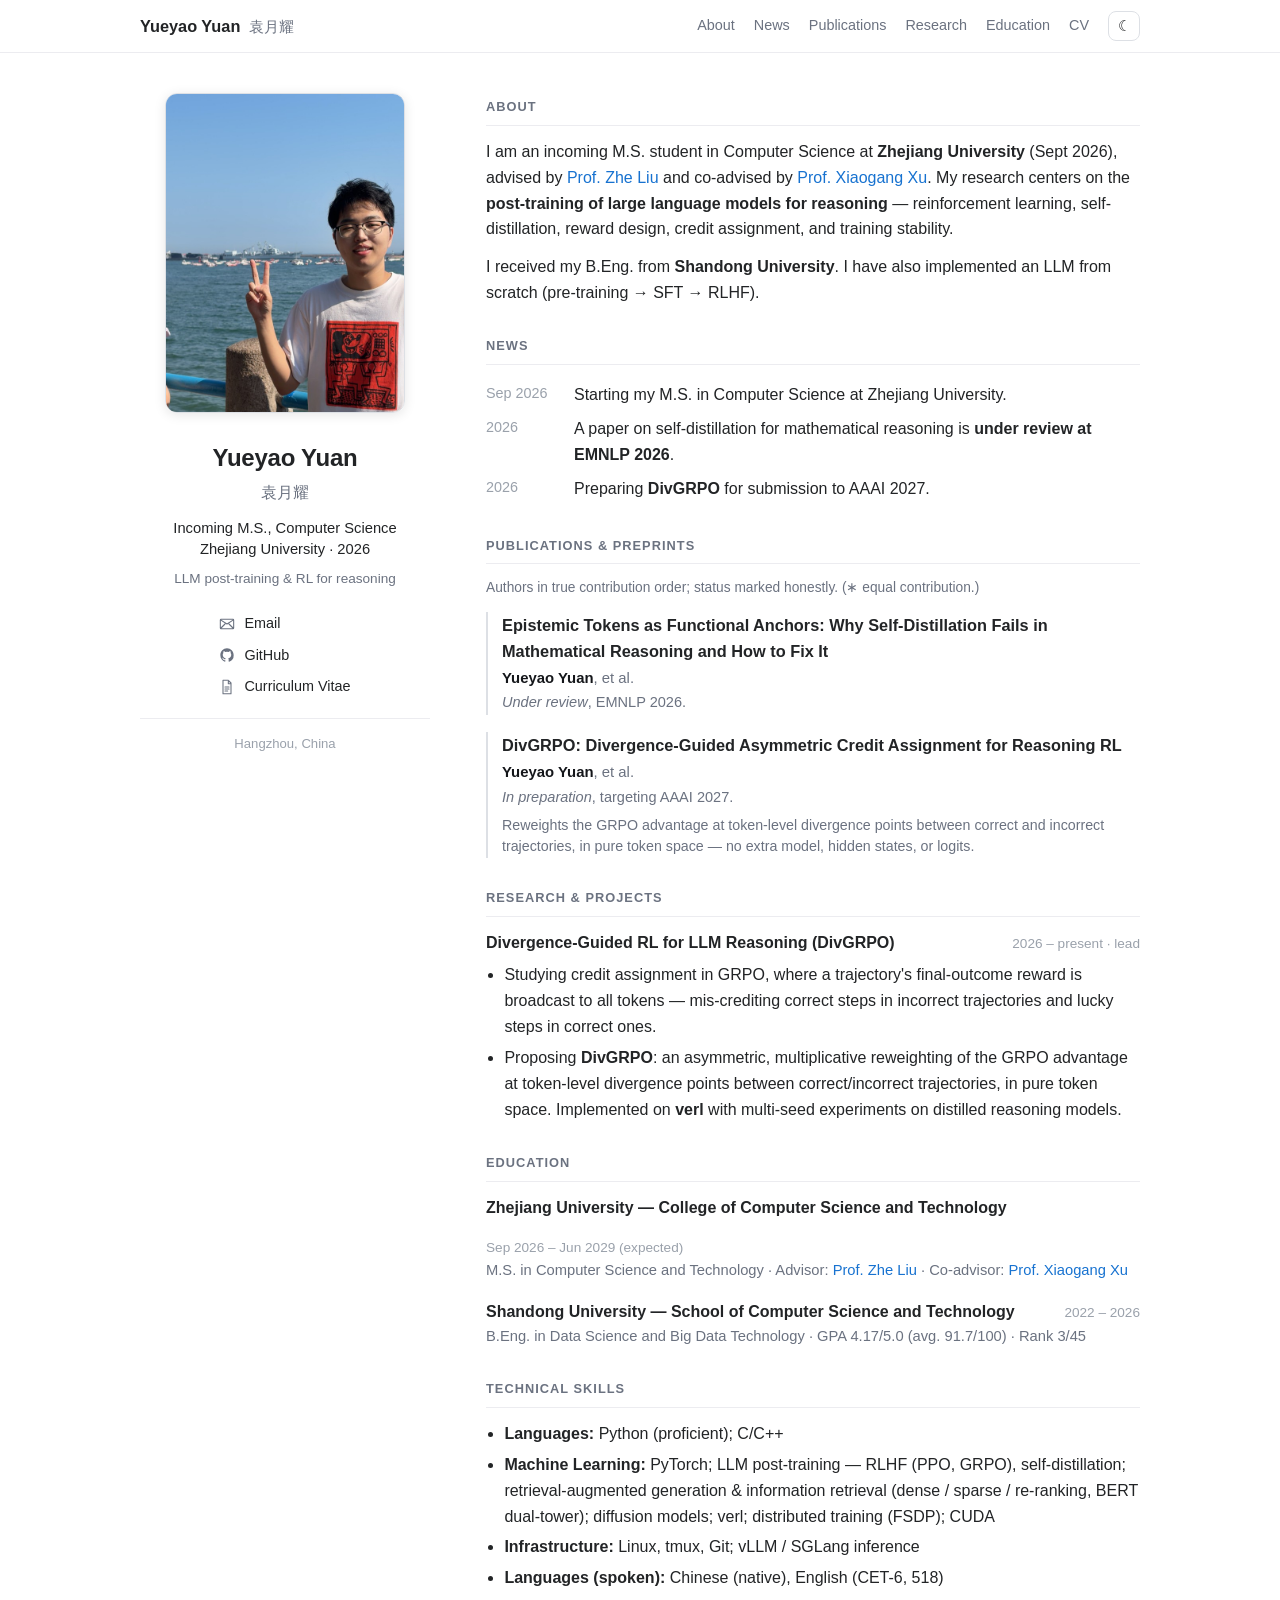
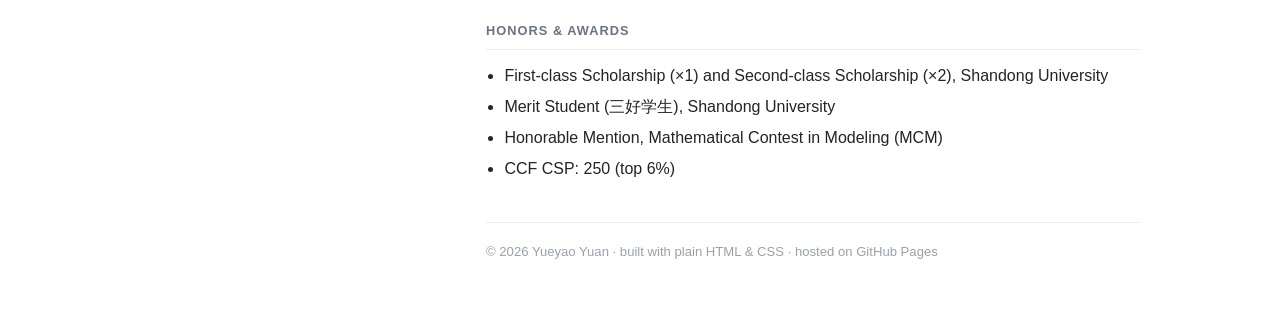
==== index.html @ 198d2f1a "Remove undergrad projects (tool-retrieval, Jinan, diffusion) from homepage + matching About clause" ====
<!DOCTYPE html>
<!--
  ============================================================================
  Real content filled (name, advisors, SDU education, publications, projects,
  honors, email, CET-6). STILL TO ADD when available:
    - a real headshot  -> assets/avatar.jpg, then set the sidebar <img> src
    - Google Scholar + X/Twitter links (sidebar contact list)
    - the EMNLP paper's real title/authors (currently withheld for double-blind)
    - confirm: undergrad years (2022–2026), email (SDU vs forthcoming ZJU)
  Mainstream academic layout: sticky top nav + two-column (academicpages style),
  sticky left sidebar + scrolling content. Visit ?edit to highlight any .ph spans.
  ============================================================================
-->
<html lang="en">
<head>
  <meta charset="utf-8" />
  <meta name="viewport" content="width=device-width, initial-scale=1" />
  <title>Yueyao Yuan</title>
  <meta name="description" content="Yueyao Yuan — incoming M.S. in Computer Science at Zhejiang University. LLM post-training and reinforcement learning for reasoning." />
  <meta property="og:type" content="website" />
  <meta property="og:title" content="Yueyao Yuan" />
  <meta property="og:description" content="LLM post-training & reinforcement learning for reasoning. M.S. CS, Zhejiang University." />
  <link rel="icon" href="data:image/svg+xml,<svg xmlns='http://www.w3.org/2000/svg' viewBox='0 0 100 100'><text y='.9em' font-size='90'>🧠</text></svg>" />
  <link rel="stylesheet" href="style.css" />
</head>
<body id="top">

  <!-- ===================== TOP NAV ===================== -->
  <header class="topnav">
    <div class="topnav__inner">
      <a class="topnav__brand" href="#top">Yueyao&nbsp;Yuan <span class="topnav__brandzh">袁月耀</span></a>
      <nav class="topnav__links">
        <a href="#about">About</a>
        <a href="#news">News</a>
        <a href="#publications">Publications</a>
        <a href="#research">Research</a>
        <a href="#education">Education</a>
        <a href="assets/cv.pdf">CV</a>
        <button id="themeToggle" class="theme-toggle" aria-label="Toggle dark mode" title="Toggle theme">☾</button>
      </nav>
    </div>
  </header>

  <div class="layout">

    <!-- ===================== LEFT SIDEBAR ===================== -->
    <aside class="sidebar">
      <img class="sidebar__photo" src="assets/avatar.jpg" alt="Portrait of Yueyao Yuan" />
      <h1 class="sidebar__name">Yueyao Yuan</h1>
      <div class="sidebar__zh">袁月耀</div>
      <p class="sidebar__role">Incoming M.S., Computer Science<br />Zhejiang University · 2026</p>
      <p class="sidebar__tag">LLM post-training &amp; RL for reasoning</p>

      <ul class="contact">
        <li>
          <svg viewBox="0 0 24 24" aria-hidden="true"><path d="M3 5h18a1 1 0 0 1 1 1v12a1 1 0 0 1-1 1H3a1 1 0 0 1-1-1V6a1 1 0 0 1 1-1zm9 7L3.5 6.5M12 12l8.5-5.5M3 18l6-6m12 6l-6-6" fill="none" stroke="currentColor" stroke-width="1.6" stroke-linecap="round" stroke-linejoin="round"/></svg>
          <a href="mailto:yuanyueyao6@gmail.com">Email</a>
        </li>
        <li>
          <svg viewBox="0 0 24 24" aria-hidden="true"><path d="M12 2C6.48 2 2 6.58 2 12.25c0 4.53 2.87 8.37 6.84 9.73.5.1.68-.22.68-.49 0-.24-.01-.87-.01-1.71-2.78.62-3.37-1.37-3.37-1.37-.46-1.18-1.11-1.5-1.11-1.5-.91-.64.07-.62.07-.62 1 .07 1.53 1.06 1.53 1.06.89 1.56 2.34 1.11 2.91.85.09-.66.35-1.11.63-1.37-2.22-.26-4.56-1.14-4.56-5.06 0-1.12.39-2.03 1.03-2.75-.1-.26-.45-1.3.1-2.71 0 0 .84-.27 2.75 1.05a9.3 9.3 0 0 1 5 0c1.91-1.32 2.75-1.05 2.75-1.05.55 1.41.2 2.45.1 2.71.64.72 1.03 1.63 1.03 2.75 0 3.93-2.34 4.79-4.57 5.05.36.32.68.94.68 1.9 0 1.37-.01 2.47-.01 2.81 0 .27.18.6.69.49A10.02 10.02 0 0 0 22 12.25C22 6.58 17.52 2 12 2z" fill="currentColor"/></svg>
          <a href="https://github.com/yuanyueyao">GitHub</a>
        </li>
        <li>
          <svg viewBox="0 0 24 24" aria-hidden="true"><path d="M6 2h8l4 4v16H6V2zm8 1.5V7h3.5M9 12h6M9 15h6M9 18h4" fill="none" stroke="currentColor" stroke-width="1.6" stroke-linecap="round" stroke-linejoin="round"/></svg>
          <a href="assets/cv.pdf">Curriculum Vitae</a>
        </li>
        <!-- Add when available: Google Scholar, X/Twitter -->
      </ul>

      <p class="sidebar__loc">Hangzhou, China</p>
    </aside>

    <!-- ===================== RIGHT MAIN COLUMN ===================== -->
    <main class="main">

      <section id="about" class="sec sec--lead">
        <h2 class="sec__h">About</h2>
        <p>
          I am an incoming M.S. student in Computer Science at <strong>Zhejiang University</strong>
          (Sept&nbsp;2026), advised by
          <a href="https://scholar.google.com/citations?user=Em0jNiUAAAAJ&amp;hl=en">Prof.&nbsp;Zhe&nbsp;Liu</a>
          and co-advised by <a href="https://xuxiaogang.com/">Prof.&nbsp;Xiaogang&nbsp;Xu</a>. My research centers on the
          <strong>post-training of large language models for reasoning</strong> — reinforcement
          learning, self-distillation, reward design, credit assignment, and training stability.
        </p>
        <p>
          I received my B.Eng. from <strong>Shandong University</strong>. I have also implemented
          an LLM from scratch (pre-training&nbsp;→&nbsp;SFT&nbsp;→&nbsp;RLHF).
        </p>
      </section>

      <section id="news" class="sec">
        <h2 class="sec__h">News</h2>
        <ul class="news">
          <li><span class="news__d">Sep 2026</span><span>Starting my M.S. in Computer Science at Zhejiang University.</span></li>
          <li><span class="news__d">2026</span><span>A paper on self-distillation for mathematical reasoning is <strong>under review at EMNLP 2026</strong>.</span></li>
          <li><span class="news__d">2026</span><span>Preparing <strong>DivGRPO</strong> for submission to AAAI 2027.</span></li>
        </ul>
      </section>

      <section id="publications" class="sec">
        <h2 class="sec__h">Publications &amp; Preprints</h2>
        <p class="muted small">Authors in true contribution order; status marked honestly. <span class="ph">(∗ equal contribution.)</span></p>

        <div class="pub">
          <div class="pub__t">Epistemic Tokens as Functional Anchors: Why Self-Distillation Fails in Mathematical Reasoning and How to Fix It</div>
          <div class="pub__a"><span class="me">Yueyao Yuan</span>, et al.</div>
          <div class="pub__v"><em>Under review</em>, EMNLP 2026.</div>
        </div>

        <div class="pub">
          <div class="pub__t">DivGRPO: Divergence-Guided Asymmetric Credit Assignment for Reasoning RL</div>
          <div class="pub__a"><span class="me">Yueyao Yuan</span>, et al.</div>
          <div class="pub__v"><em>In preparation</em>, targeting AAAI 2027.</div>
          <div class="pub__n">Reweights the GRPO advantage at token-level divergence points between correct and incorrect trajectories, in pure token space — no extra model, hidden states, or logits.</div>
        </div>
      </section>

      <section id="research" class="sec">
        <h2 class="sec__h">Research &amp; Projects</h2>

        <div class="proj">
          <div class="proj__head"><span class="proj__t">Divergence-Guided RL for LLM Reasoning (DivGRPO)</span><span class="proj__d">2026 – present · lead</span></div>
          <ul class="proj__p">
            <li>Studying credit assignment in GRPO, where a trajectory's final-outcome reward is broadcast to all tokens — mis-crediting correct steps in incorrect trajectories and lucky steps in correct ones.</li>
            <li>Proposing <strong>DivGRPO</strong>: an asymmetric, multiplicative reweighting of the GRPO advantage at token-level divergence points between correct/incorrect trajectories, in pure token space. Implemented on <strong>verl</strong> with multi-seed experiments on distilled reasoning models.</li>
          </ul>
        </div>
      </section>

      <section id="education" class="sec">
        <h2 class="sec__h">Education</h2>
        <div class="proj">
          <div class="proj__head"><span class="proj__t">Zhejiang University — College of Computer Science and Technology</span><span class="proj__d">Sep 2026 – Jun 2029 (expected)</span></div>
          <p class="proj__s">M.S. in Computer Science and Technology · Advisor: <a href="https://scholar.google.com/citations?user=Em0jNiUAAAAJ&amp;hl=en">Prof. Zhe Liu</a> · Co-advisor: <a href="https://xuxiaogang.com/">Prof. Xiaogang Xu</a></p>
        </div>
        <div class="proj">
          <div class="proj__head"><span class="proj__t">Shandong University — School of Computer Science and Technology</span><span class="proj__d">2022 – 2026</span></div>
          <p class="proj__s">B.Eng. in Data Science and Big Data Technology · GPA 4.17/5.0 (avg. 91.7/100) · Rank 3/45</p>
        </div>
      </section>

      <section id="skills" class="sec">
        <h2 class="sec__h">Technical Skills</h2>
        <ul class="skills">
          <li><strong>Languages:</strong> Python (proficient); C/C++</li>
          <li><strong>Machine Learning:</strong> PyTorch; LLM post-training — RLHF (PPO, GRPO), self-distillation; retrieval-augmented generation &amp; information retrieval (dense / sparse / re-ranking, BERT dual-tower); diffusion models; verl; distributed training (FSDP); CUDA</li>
          <li><strong>Infrastructure:</strong> Linux, tmux, Git; vLLM / SGLang inference</li>
          <li><strong>Languages (spoken):</strong> Chinese (native), English (CET-6, 518)</li>
        </ul>
      </section>

      <section id="honors" class="sec">
        <h2 class="sec__h">Honors &amp; Awards</h2>
        <ul class="skills">
          <li>First-class Scholarship (×1) and Second-class Scholarship (×2), Shandong University</li>
          <li>Merit Student (三好学生), Shandong University</li>
          <li>Honorable Mention, Mathematical Contest in Modeling (MCM)</li>
          <li>CCF CSP: 250 (top 6%)</li>
        </ul>
      </section>

      <footer class="foot">
        <p>© <span id="year"></span> Yueyao Yuan · built with plain HTML &amp; CSS · hosted on GitHub Pages</p>
      </footer>

    </main>
  </div>

  <script>
    document.getElementById('year').textContent = new Date().getFullYear();
    if (location.search.indexOf('edit') !== -1) document.body.classList.add('editmode');
    (function () {
      const root = document.documentElement, btn = document.getElementById('themeToggle');
      const saved = localStorage.getItem('theme');
      const initial = saved || (window.matchMedia('(prefers-color-scheme: dark)').matches ? 'dark' : 'light');
      root.setAttribute('data-theme', initial);
      btn.textContent = initial === 'dark' ? '☀' : '☾';
      btn.addEventListener('click', function () {
        const next = root.getAttribute('data-theme') === 'dark' ? 'light' : 'dark';
        root.setAttribute('data-theme', next);
        btn.textContent = next === 'dark' ? '☀' : '☾';
        localStorage.setItem('theme', next);
      });
    })();
  </script>
</body>
</html>
---- style.css ----
/* ============================================================
   Academic homepage — two-column desktop layout (academicpages style):
   sticky left sidebar (photo + identity + contact) + scrolling content.
   Collapses to single column on narrow screens.
   Sans-serif system font, white bg, blue links. Light + dark theme.
   ============================================================ */

:root {
  --bg: #ffffff;
  --sidebar-bg: #fafbfc;
  --text: #222426;
  --muted: #6b7280;
  --faint: #9aa1ab;
  --link: #1772d0;
  --link-hover: #0d4f96;
  --rule: #ececf0;
  --rule-strong: #dde0e5;
  --me: #14161a;
  --ph: #b0464a;
  --sidebar-w: 290px;
  --maxw: 1080px;
  --sans: -apple-system, BlinkMacSystemFont, "Segoe UI", Roboto, "Helvetica Neue", Helvetica, Arial, "PingFang SC", "Microsoft YaHei", sans-serif;
}

[data-theme="dark"] {
  --bg: #16181c;
  --sidebar-bg: #1b1e23;
  --text: #dde0e4;
  --muted: #9aa0a8;
  --faint: #6f757d;
  --link: #6ea8e6;
  --link-hover: #97c2f0;
  --rule: #262a30;
  --rule-strong: #333841;
  --me: #f0f2f4;
}

* { box-sizing: border-box; }
html { scroll-behavior: smooth; }

body {
  margin: 0;
  background: var(--bg);
  color: var(--text);
  font-family: var(--sans);
  font-size: 16px;
  line-height: 1.62;
  -webkit-font-smoothing: antialiased;
  text-rendering: optimizeLegibility;
}

a { color: var(--link); text-decoration: none; }
a:hover { color: var(--link-hover); text-decoration: underline; }

.muted { color: var(--muted); }
.small { font-size: 0.86em; }
.ph { color: inherit; }
.editmode .ph { color: var(--ph); border-bottom: 1px dotted var(--ph); }

/* ---------------- TOP NAV ---------------- */
.topnav {
  position: sticky; top: 0; z-index: 20;
  background: color-mix(in srgb, var(--bg) 86%, transparent);
  backdrop-filter: saturate(180%) blur(10px);
  -webkit-backdrop-filter: saturate(180%) blur(10px);
  border-bottom: 1px solid var(--rule);
}
.topnav__inner {
  max-width: var(--maxw); margin: 0 auto;
  display: flex; align-items: center; justify-content: space-between;
  padding: 11px 40px; gap: 18px;
}
.topnav__brand { color: var(--text); font-weight: 700; font-size: 1.02rem; white-space: nowrap; }
.topnav__brand:hover { text-decoration: none; }
.topnav__brandzh { color: var(--muted); font-weight: 500; font-size: 0.92rem; margin-left: 4px; }
.topnav__links { display: flex; align-items: center; gap: 19px; }
.topnav__links a { color: var(--muted); font-size: 0.9rem; }
.topnav__links a:hover { color: var(--link); text-decoration: none; }

/* ---------------- THEME TOGGLE (in nav) ---------------- */
.theme-toggle {
  width: 32px; height: 30px; cursor: pointer;
  border: 1px solid var(--rule-strong); border-radius: 8px;
  background: var(--bg); color: var(--text);
  font-size: 0.92rem; line-height: 1;
  display: inline-flex; align-items: center; justify-content: center;
}
.theme-toggle:hover { border-color: var(--link); }

/* ---------------- LAYOUT ---------------- */
.layout {
  max-width: var(--maxw);
  margin: 0 auto;
  display: grid;
  grid-template-columns: var(--sidebar-w) 1fr;
  gap: 56px;
  padding: 40px 40px 64px;
  align-items: start;
}

/* ---------------- SIDEBAR ---------------- */
.sidebar {
  position: sticky; top: 76px;
  text-align: center;
}
.sidebar__photo {
  width: 100%; max-width: 240px; height: auto; aspect-ratio: 3 / 4;
  object-fit: cover; border-radius: 12px;
  border: 1px solid var(--rule-strong); box-shadow: 0 2px 12px rgba(0,0,0,0.10);
  margin-bottom: 18px;
}
.sidebar__name { font-size: 1.5rem; font-weight: 700; margin: 0 0 2px; letter-spacing: -0.01em; }
.sidebar__zh { font-size: 1.0rem; color: var(--muted); margin-bottom: 12px; }
.sidebar__role { font-size: 0.92rem; color: var(--text); margin: 0 0 8px; line-height: 1.45; }
.sidebar__tag { font-size: 0.85rem; color: var(--muted); margin: 0 0 18px; }

.contact { list-style: none; padding: 0; margin: 0 0 16px; text-align: left; display: inline-block; }
.contact li { display: flex; align-items: center; gap: 9px; padding: 4px 0; font-size: 0.9rem; }
.contact svg { width: 16px; height: 16px; flex: 0 0 16px; color: var(--muted); }
.contact a { color: var(--text); }
.contact a:hover { color: var(--link); text-decoration: none; }

.sidebar__loc {
  font-size: 0.82rem; color: var(--faint); margin: 0;
  padding-top: 14px; border-top: 1px solid var(--rule);
}

/* ---------------- MAIN CONTENT ---------------- */
.main { min-width: 0; padding-top: 4px; }

.sec { margin: 0 0 30px; scroll-margin-top: 64px; }
.sec--lead .sec__h { margin-top: 0; }
.sec__h {
  font-size: 0.8rem; font-weight: 700; text-transform: uppercase; letter-spacing: 0.08em;
  color: var(--muted); margin: 0 0 13px; padding-bottom: 7px;
  border-bottom: 1px solid var(--rule);
}
.sec p { margin: 0 0 12px; }
.sec p:last-child { margin-bottom: 0; }

/* News */
.news { list-style: none; padding: 0; margin: 0; }
.news li { display: flex; gap: 14px; padding: 4px 0; }
.news__d { flex: 0 0 74px; color: var(--faint); font-variant-numeric: tabular-nums; font-size: 0.9em; }

/* Publications */
.pub { margin: 0 0 17px; padding-left: 14px; border-left: 2px solid var(--rule-strong); }
.pub:last-child { margin-bottom: 0; }
.pub__t { font-weight: 650; font-size: 1.02rem; }
.pub__a { font-size: 0.93rem; color: var(--muted); margin-top: 2px; }
.pub__a .me { color: var(--me); font-weight: 600; }
.pub__v { font-size: 0.91rem; color: var(--muted); margin-top: 1px; }
.pub__n { font-size: 0.89rem; color: var(--muted); margin-top: 6px; line-height: 1.5; }

/* Projects / Education */
.proj { margin: 0 0 17px; }
.proj:last-child { margin-bottom: 0; }
.proj__head { display: flex; justify-content: space-between; align-items: baseline; gap: 16px; flex-wrap: wrap; }
.proj__t { font-weight: 650; font-size: 1.0rem; }
.proj__d { font-size: 0.85rem; color: var(--faint); white-space: nowrap; }
.proj__s { font-size: 0.92rem; color: var(--muted); margin: 2px 0 0; }
.proj__p { margin: 7px 0 0; padding-left: 1.15em; }
.proj__p li { margin-bottom: 5px; }

/* Skills / Honors */
.skills { margin: 0; padding-left: 1.15em; }
.skills li { margin-bottom: 5px; }

code {
  font-family: "SFMono-Regular", Consolas, "Liberation Mono", Menlo, monospace;
  font-size: 0.85em; background: rgba(127,127,127,0.12); padding: 1px 5px; border-radius: 4px;
}

.foot { border-top: 1px solid var(--rule); margin-top: 40px; padding-top: 18px; color: var(--faint); font-size: 0.82rem; }
.foot p { margin: 0; }

/* ---------------- RESPONSIVE: collapse to single column ---------------- */
@media (max-width: 820px) {
  .topnav__inner { padding: 10px 22px; }
  .topnav__links { gap: 14px; }
  .layout { grid-template-columns: 1fr; gap: 30px; padding: 30px 22px 48px; }
  .sidebar { position: static; text-align: center; padding-bottom: 24px; border-bottom: 1px solid var(--rule); }
  .sidebar__photo { max-width: 168px; }
  .contact { display: inline-flex; flex-wrap: wrap; gap: 6px 18px; justify-content: center; }
  .contact li { padding: 2px 0; }
}

/* hide section nav links on phones; keep brand + CV + theme toggle */
@media (max-width: 560px) {
  .topnav__links a[href^="#"] { display: none; }
  .topnav__brandzh { display: none; }
}
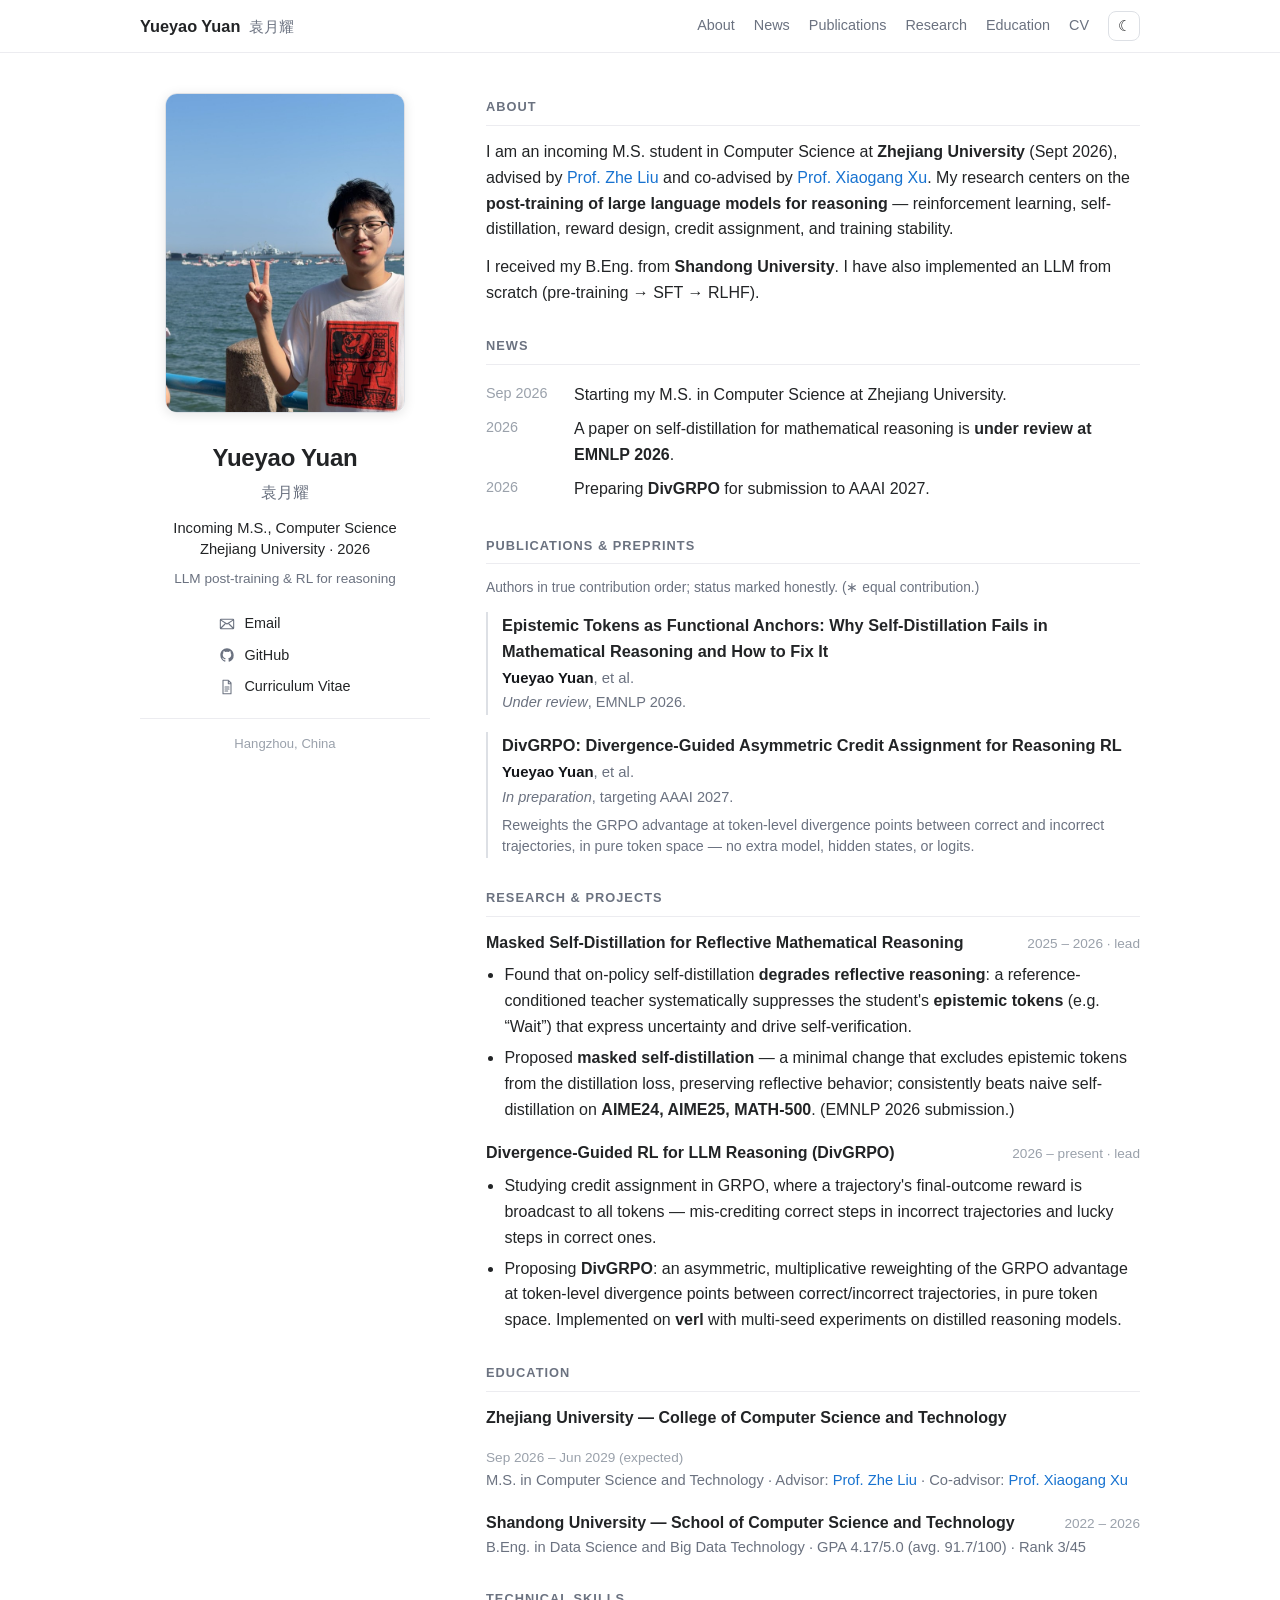
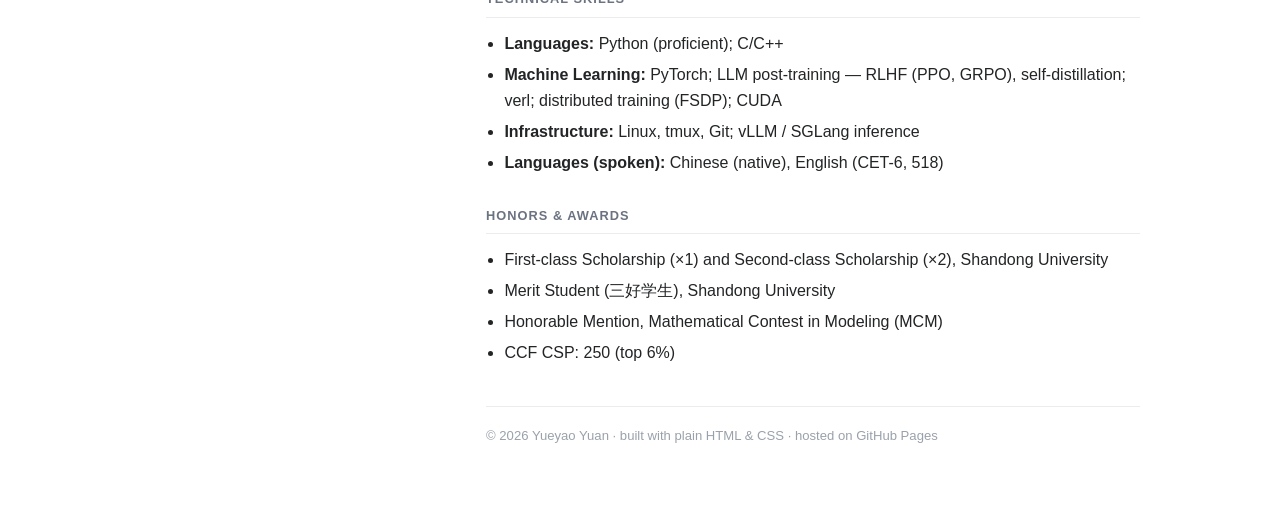
==== commit 8ab1203c: "Add Masked Self-Distillation (EMNLP) research entry; trim skills to LLM post-training/RL focus" ====
--- a/index.html
+++ b/index.html
@@ -120,6 +120,14 @@
         <h2 class="sec__h">Research &amp; Projects</h2>
 
         <div class="proj">
+          <div class="proj__head"><span class="proj__t">Masked Self-Distillation for Reflective Mathematical Reasoning</span><span class="proj__d">2025 – 2026 · lead</span></div>
+          <ul class="proj__p">
+            <li>Found that on-policy self-distillation <strong>degrades reflective reasoning</strong>: a reference-conditioned teacher systematically suppresses the student's <strong>epistemic tokens</strong> (e.g. “Wait”) that express uncertainty and drive self-verification.</li>
+            <li>Proposed <strong>masked self-distillation</strong> — a minimal change that excludes epistemic tokens from the distillation loss, preserving reflective behavior; consistently beats naive self-distillation on <strong>AIME24, AIME25, MATH-500</strong>. (EMNLP 2026 submission.)</li>
+          </ul>
+        </div>
+
+        <div class="proj">
           <div class="proj__head"><span class="proj__t">Divergence-Guided RL for LLM Reasoning (DivGRPO)</span><span class="proj__d">2026 – present · lead</span></div>
           <ul class="proj__p">
             <li>Studying credit assignment in GRPO, where a trajectory's final-outcome reward is broadcast to all tokens — mis-crediting correct steps in incorrect trajectories and lucky steps in correct ones.</li>
@@ -144,7 +152,7 @@
         <h2 class="sec__h">Technical Skills</h2>
         <ul class="skills">
           <li><strong>Languages:</strong> Python (proficient); C/C++</li>
-          <li><strong>Machine Learning:</strong> PyTorch; LLM post-training — RLHF (PPO, GRPO), self-distillation; retrieval-augmented generation &amp; information retrieval (dense / sparse / re-ranking, BERT dual-tower); diffusion models; verl; distributed training (FSDP); CUDA</li>
+          <li><strong>Machine Learning:</strong> PyTorch; LLM post-training — RLHF (PPO, GRPO), self-distillation; verl; distributed training (FSDP); CUDA</li>
           <li><strong>Infrastructure:</strong> Linux, tmux, Git; vLLM / SGLang inference</li>
           <li><strong>Languages (spoken):</strong> Chinese (native), English (CET-6, 518)</li>
         </ul>
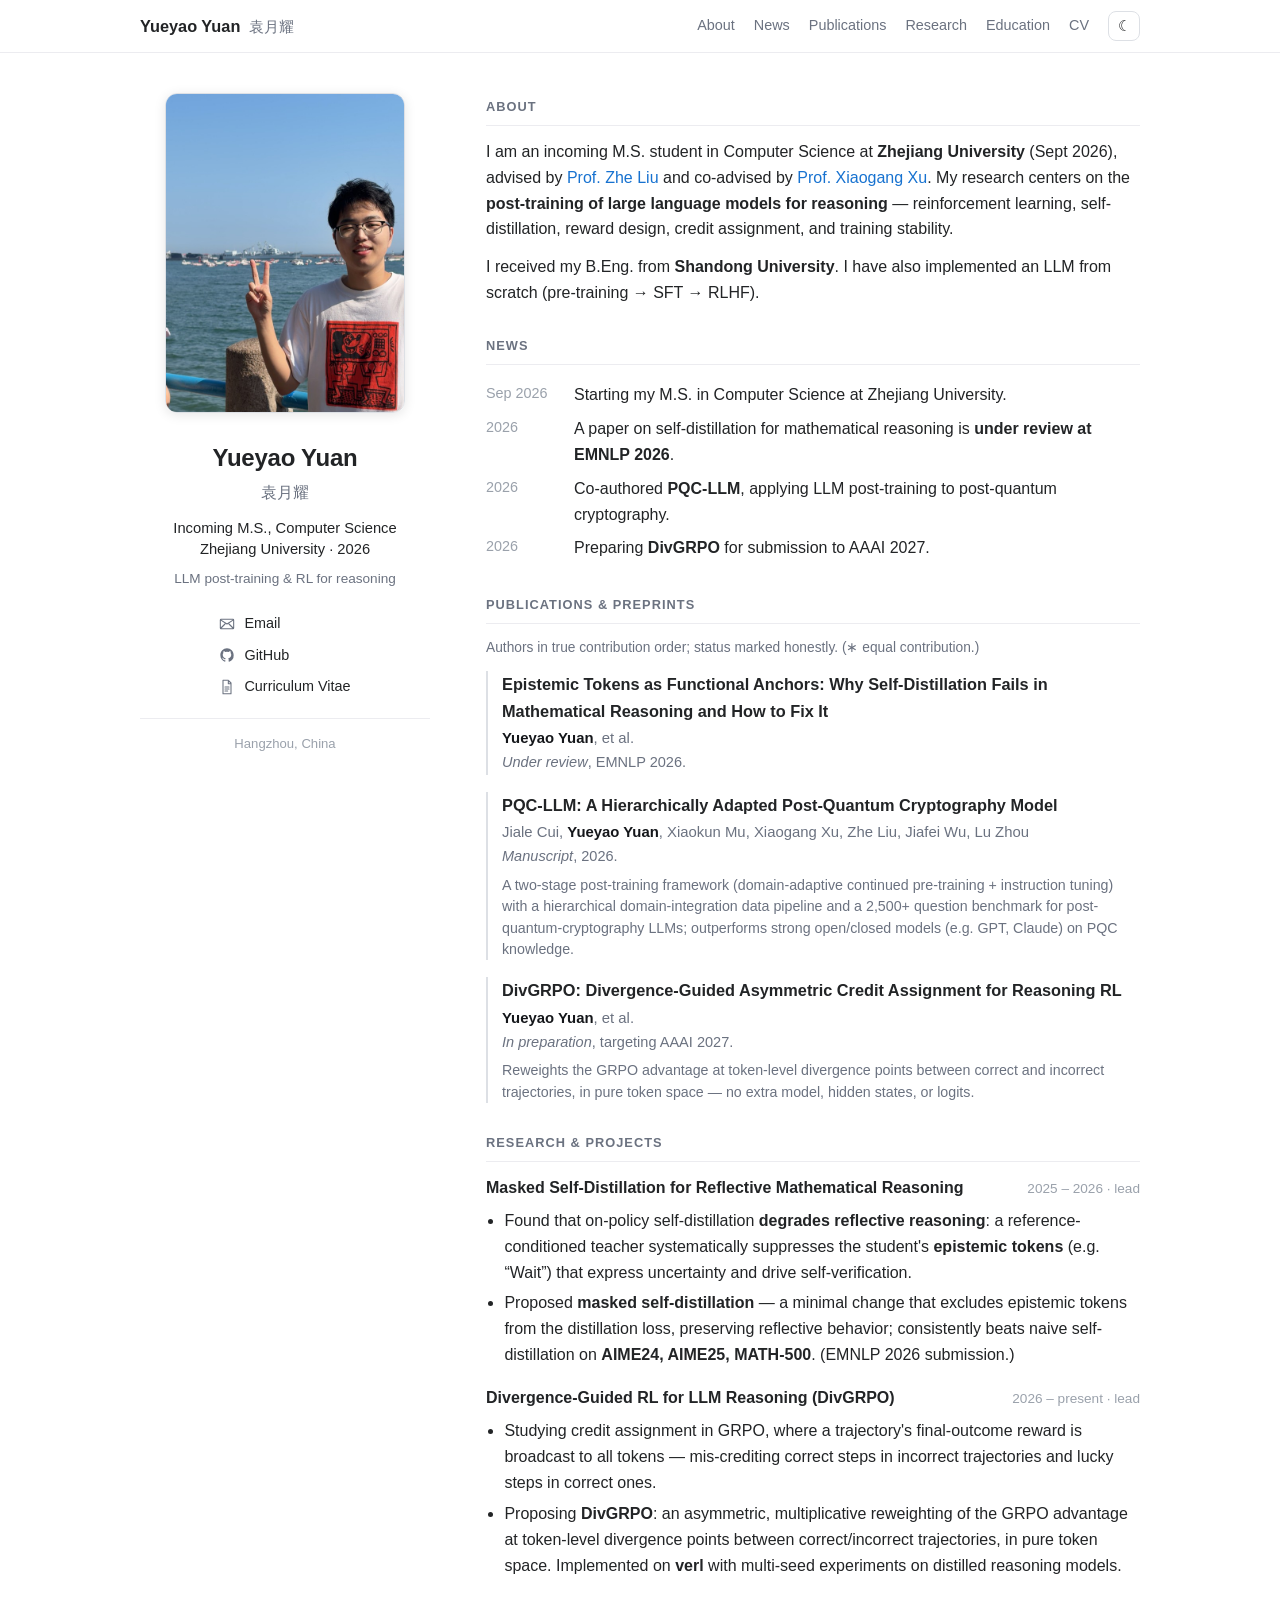
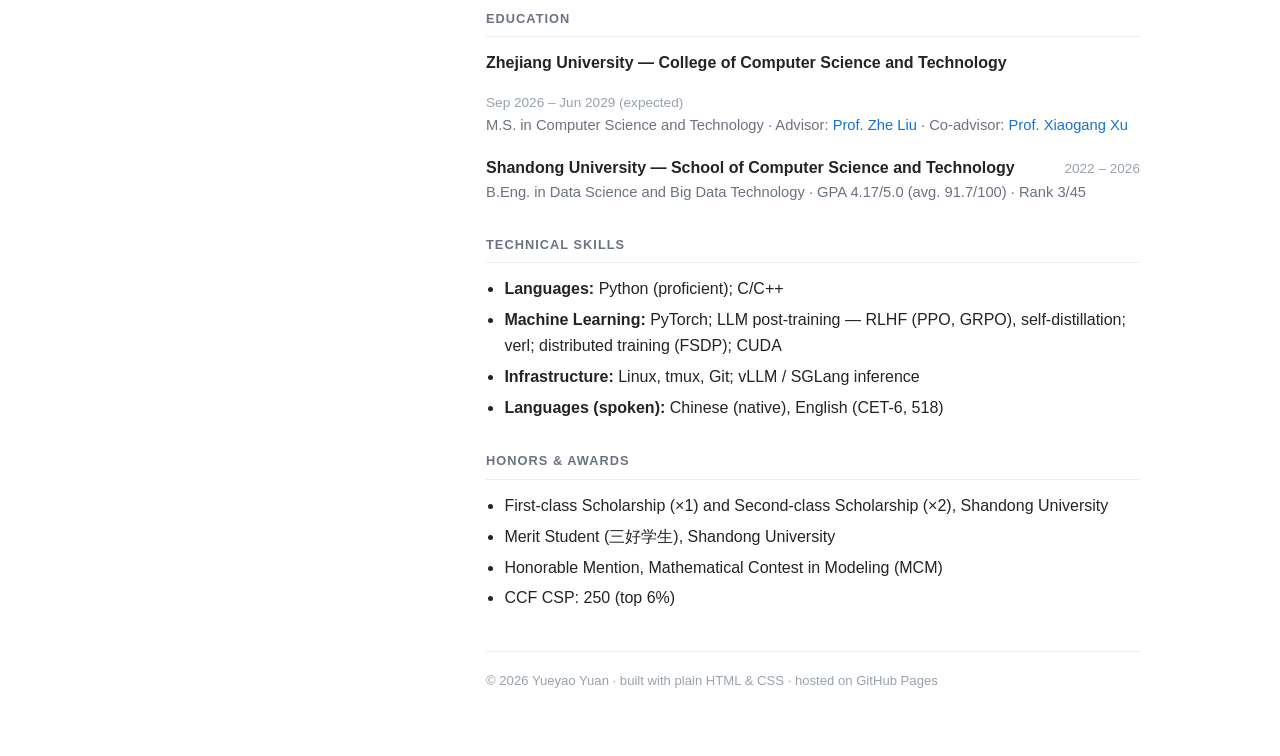
==== commit 91b58d8c: "Add PQC-LLM (co-authored post-quantum-cryptography LLM) to Publications + News" ====
--- a/index.html
+++ b/index.html
@@ -94,6 +94,7 @@
         <ul class="news">
           <li><span class="news__d">Sep 2026</span><span>Starting my M.S. in Computer Science at Zhejiang University.</span></li>
           <li><span class="news__d">2026</span><span>A paper on self-distillation for mathematical reasoning is <strong>under review at EMNLP 2026</strong>.</span></li>
+          <li><span class="news__d">2026</span><span>Co-authored <strong>PQC-LLM</strong>, applying LLM post-training to post-quantum cryptography.</span></li>
           <li><span class="news__d">2026</span><span>Preparing <strong>DivGRPO</strong> for submission to AAAI 2027.</span></li>
         </ul>
       </section>
@@ -106,6 +107,13 @@
           <div class="pub__t">Epistemic Tokens as Functional Anchors: Why Self-Distillation Fails in Mathematical Reasoning and How to Fix It</div>
           <div class="pub__a"><span class="me">Yueyao Yuan</span>, et al.</div>
           <div class="pub__v"><em>Under review</em>, EMNLP 2026.</div>
+        </div>
+
+        <div class="pub">
+          <div class="pub__t">PQC-LLM: A Hierarchically Adapted Post-Quantum Cryptography Model</div>
+          <div class="pub__a">Jiale Cui, <span class="me">Yueyao Yuan</span>, Xiaokun Mu, Xiaogang Xu, Zhe Liu, Jiafei Wu, Lu Zhou</div>
+          <div class="pub__v"><em>Manuscript</em>, 2026.</div>
+          <div class="pub__n">A two-stage post-training framework (domain-adaptive continued pre-training + instruction tuning) with a hierarchical domain-integration data pipeline and a 2,500+ question benchmark for post-quantum-cryptography LLMs; outperforms strong open/closed models (e.g. GPT, Claude) on PQC knowledge.</div>
         </div>
 
         <div class="pub">
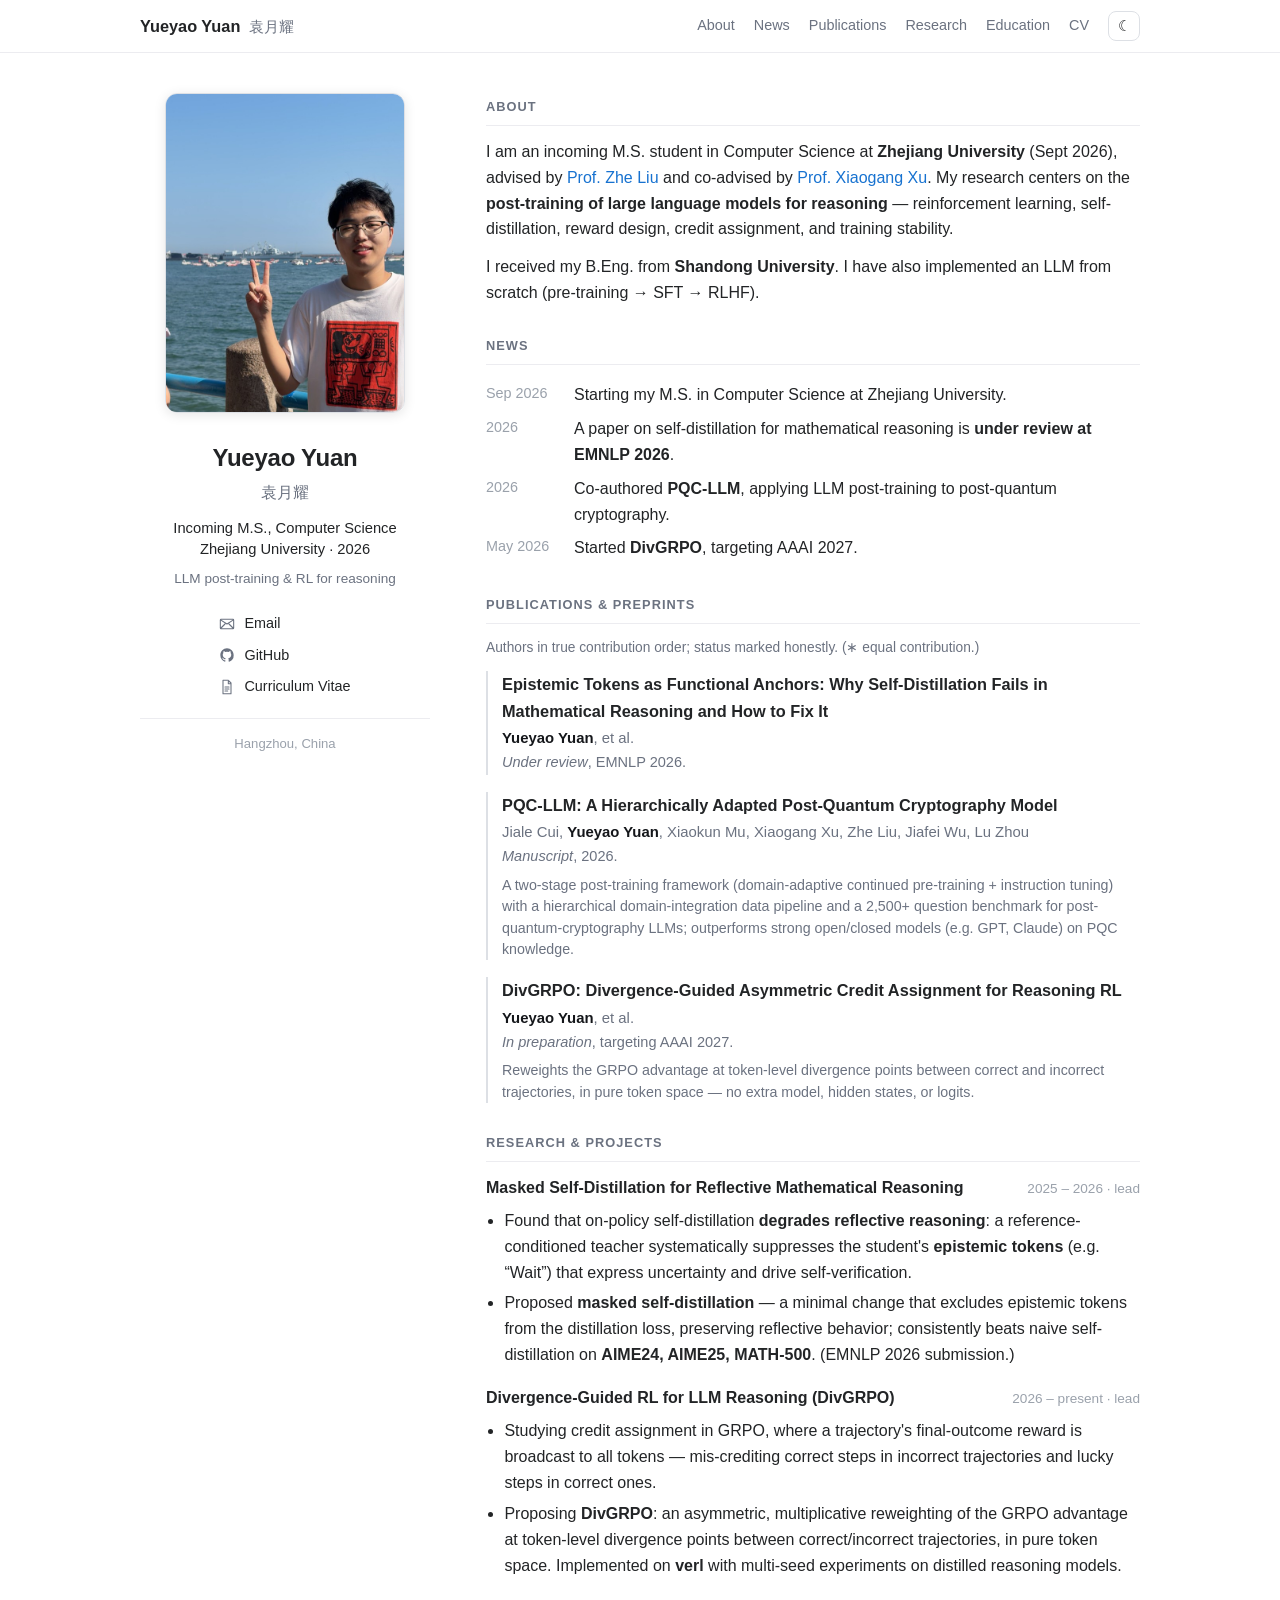
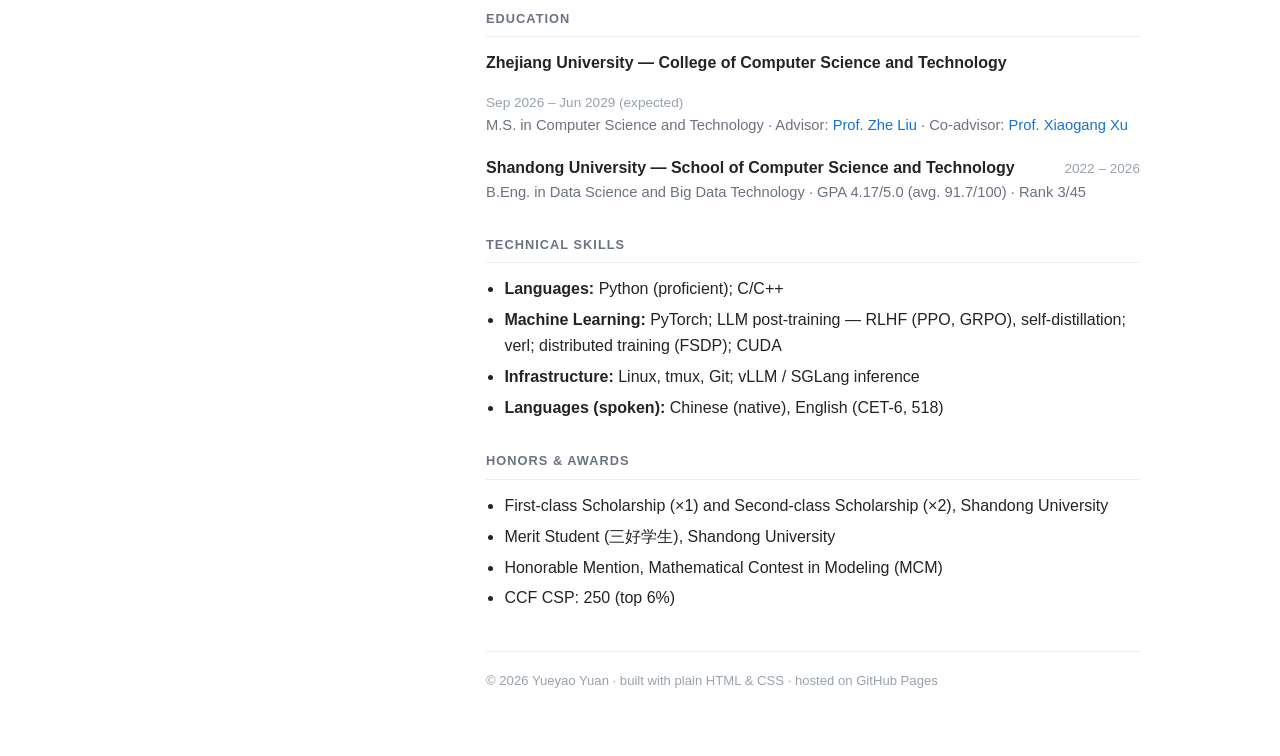
==== commit 060ef23b: "Refine DivGRPO start date to May 2026 (post-EMNLP submission)" ====
--- a/index.html
+++ b/index.html
@@ -95,7 +95,7 @@
           <li><span class="news__d">Sep 2026</span><span>Starting my M.S. in Computer Science at Zhejiang University.</span></li>
           <li><span class="news__d">2026</span><span>A paper on self-distillation for mathematical reasoning is <strong>under review at EMNLP 2026</strong>.</span></li>
           <li><span class="news__d">2026</span><span>Co-authored <strong>PQC-LLM</strong>, applying LLM post-training to post-quantum cryptography.</span></li>
-          <li><span class="news__d">2026</span><span>Preparing <strong>DivGRPO</strong> for submission to AAAI 2027.</span></li>
+          <li><span class="news__d">May 2026</span><span>Started <strong>DivGRPO</strong>, targeting AAAI 2027.</span></li>
         </ul>
       </section>
 
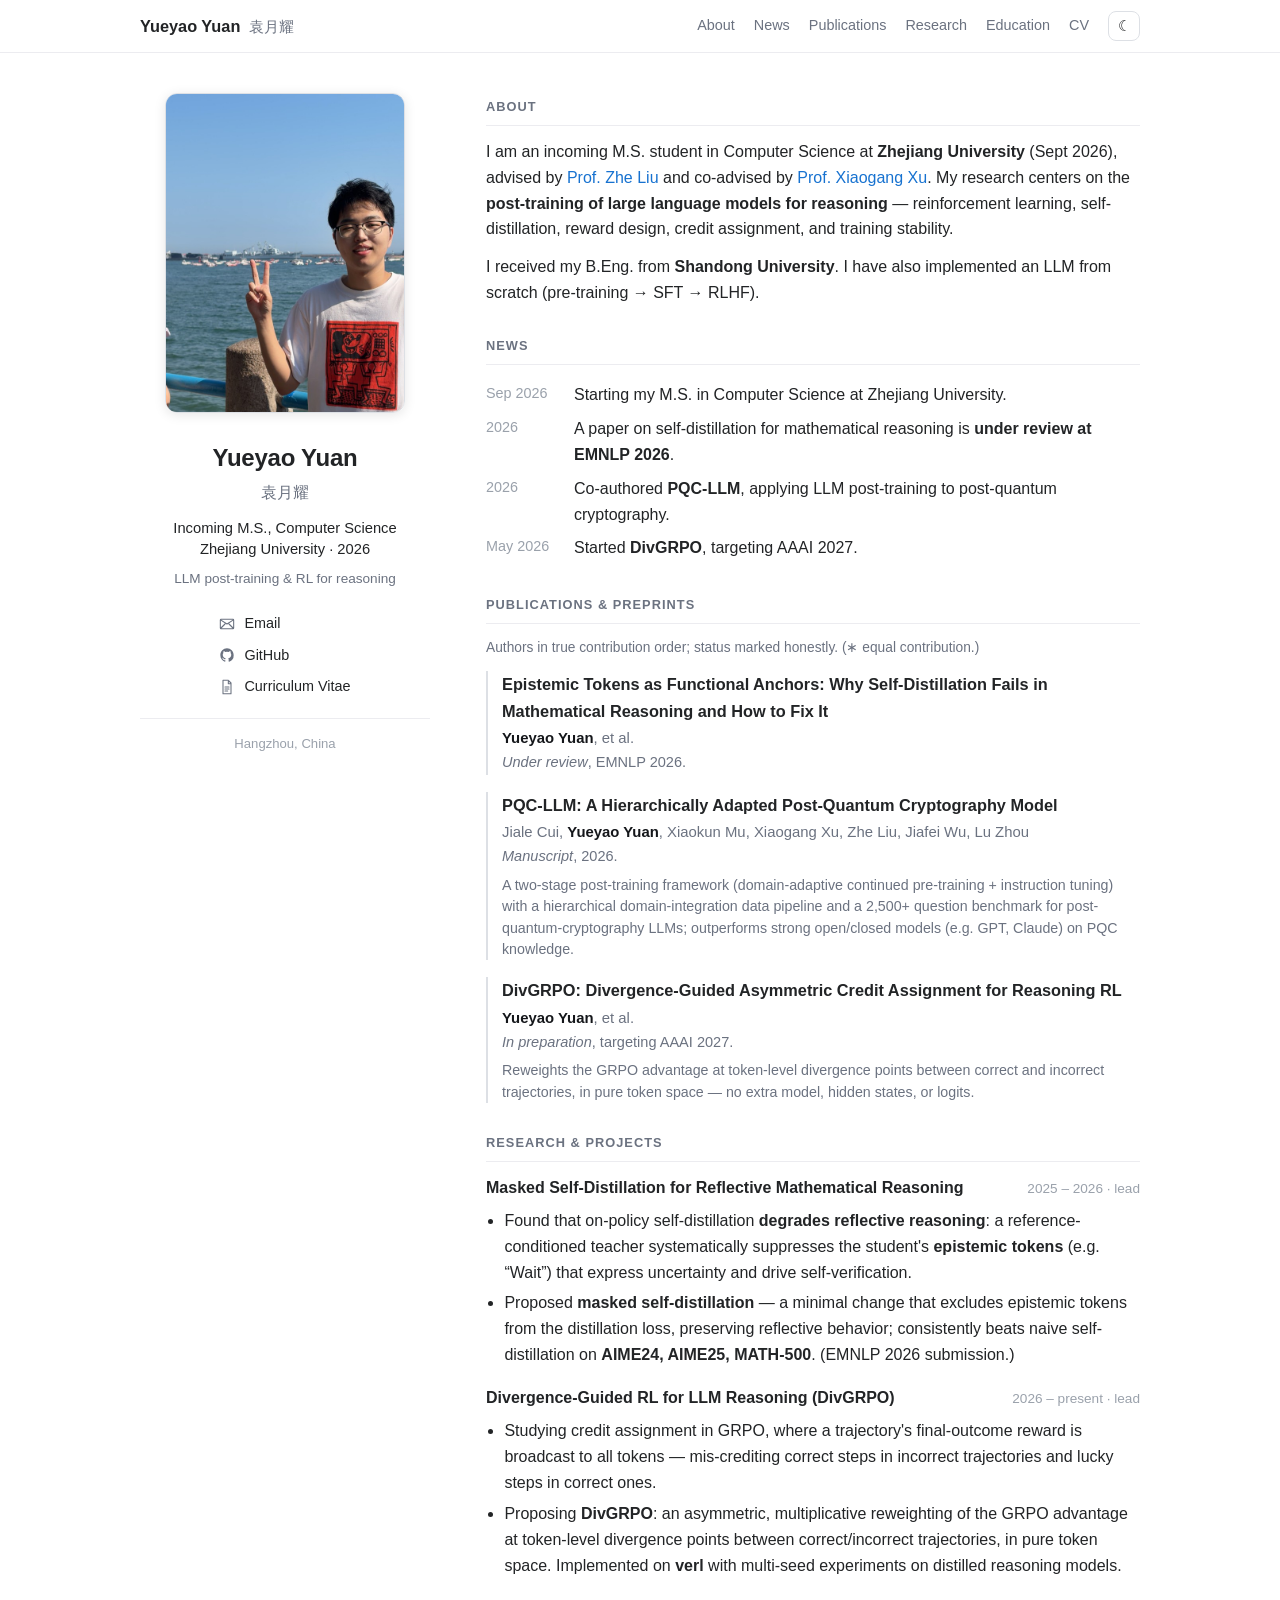
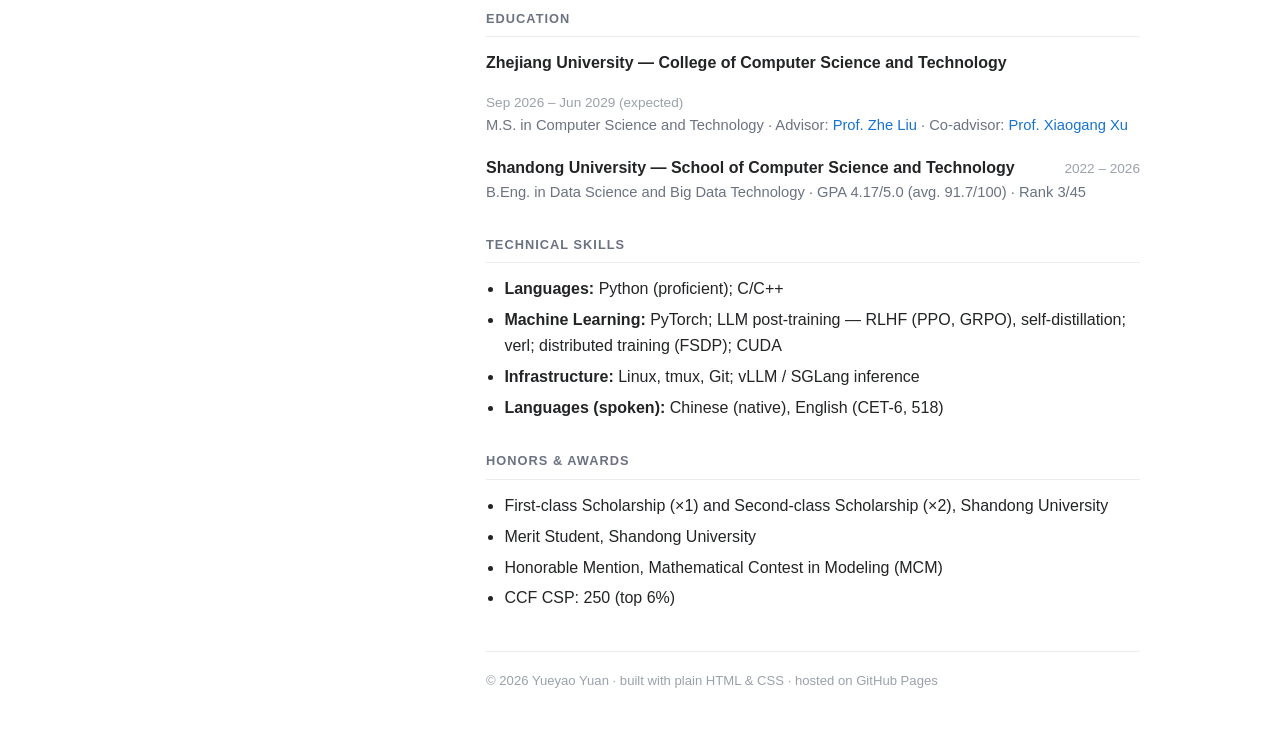
==== commit 822b8b70: "Drop Chinese annotation (三好学生) from Merit Student, homepage + CV" ====
--- a/index.html
+++ b/index.html
@@ -1,12 +1,10 @@
 <!DOCTYPE html>
 <!--
   ============================================================================
-  Real content filled (name, advisors, SDU education, publications, projects,
-  honors, email, CET-6). STILL TO ADD when available:
-    - a real headshot  -> assets/avatar.jpg, then set the sidebar <img> src
-    - Google Scholar + X/Twitter links (sidebar contact list)
-    - the EMNLP paper's real title/authors (currently withheld for double-blind)
-    - confirm: undergrad years (2022–2026), email (SDU vs forthcoming ZJU)
+  Yueyao Yuan — academic homepage. Real content is filled in.
+  Optional, add when available:
+    - the author's own Google Scholar + X/Twitter links (sidebar contact list)
+    - PQC-LLM venue/arXiv link if it moves past "Manuscript"
   Mainstream academic layout: sticky top nav + two-column (academicpages style),
   sticky left sidebar + scrolling content. Visit ?edit to highlight any .ph spans.
   ============================================================================
@@ -20,7 +18,26 @@
   <meta property="og:type" content="website" />
   <meta property="og:title" content="Yueyao Yuan" />
   <meta property="og:description" content="LLM post-training & reinforcement learning for reasoning. M.S. CS, Zhejiang University." />
+  <meta property="og:url" content="https://yuanyueyao.github.io/" />
+  <meta property="og:image" content="https://yuanyueyao.github.io/assets/avatar.jpg" />
+  <link rel="canonical" href="https://yuanyueyao.github.io/" />
   <link rel="icon" href="data:image/svg+xml,<svg xmlns='http://www.w3.org/2000/svg' viewBox='0 0 100 100'><text y='.9em' font-size='90'>🧠</text></svg>" />
+  <script type="application/ld+json">
+  {
+    "@context": "https://schema.org",
+    "@type": "Person",
+    "name": "Yueyao Yuan",
+    "alternateName": ["yuanyueyao", "Yuan Yueyao", "袁月耀"],
+    "url": "https://yuanyueyao.github.io/",
+    "image": "https://yuanyueyao.github.io/assets/avatar.jpg",
+    "email": "mailto:yuanyueyao6@gmail.com",
+    "jobTitle": "M.S. Student in Computer Science",
+    "affiliation": { "@type": "CollegeOrUniversity", "name": "Zhejiang University" },
+    "alumniOf": { "@type": "CollegeOrUniversity", "name": "Shandong University" },
+    "knowsAbout": ["Large Language Models", "Reinforcement Learning", "Post-training", "Reasoning"],
+    "sameAs": ["https://github.com/yuanyueyao"]
+  }
+  </script>
   <link rel="stylesheet" href="style.css" />
 </head>
 <body id="top">
@@ -170,7 +187,7 @@
         <h2 class="sec__h">Honors &amp; Awards</h2>
         <ul class="skills">
           <li>First-class Scholarship (×1) and Second-class Scholarship (×2), Shandong University</li>
-          <li>Merit Student (三好学生), Shandong University</li>
+          <li>Merit Student, Shandong University</li>
           <li>Honorable Mention, Mathematical Contest in Modeling (MCM)</li>
           <li>CCF CSP: 250 (top 6%)</li>
         </ul>
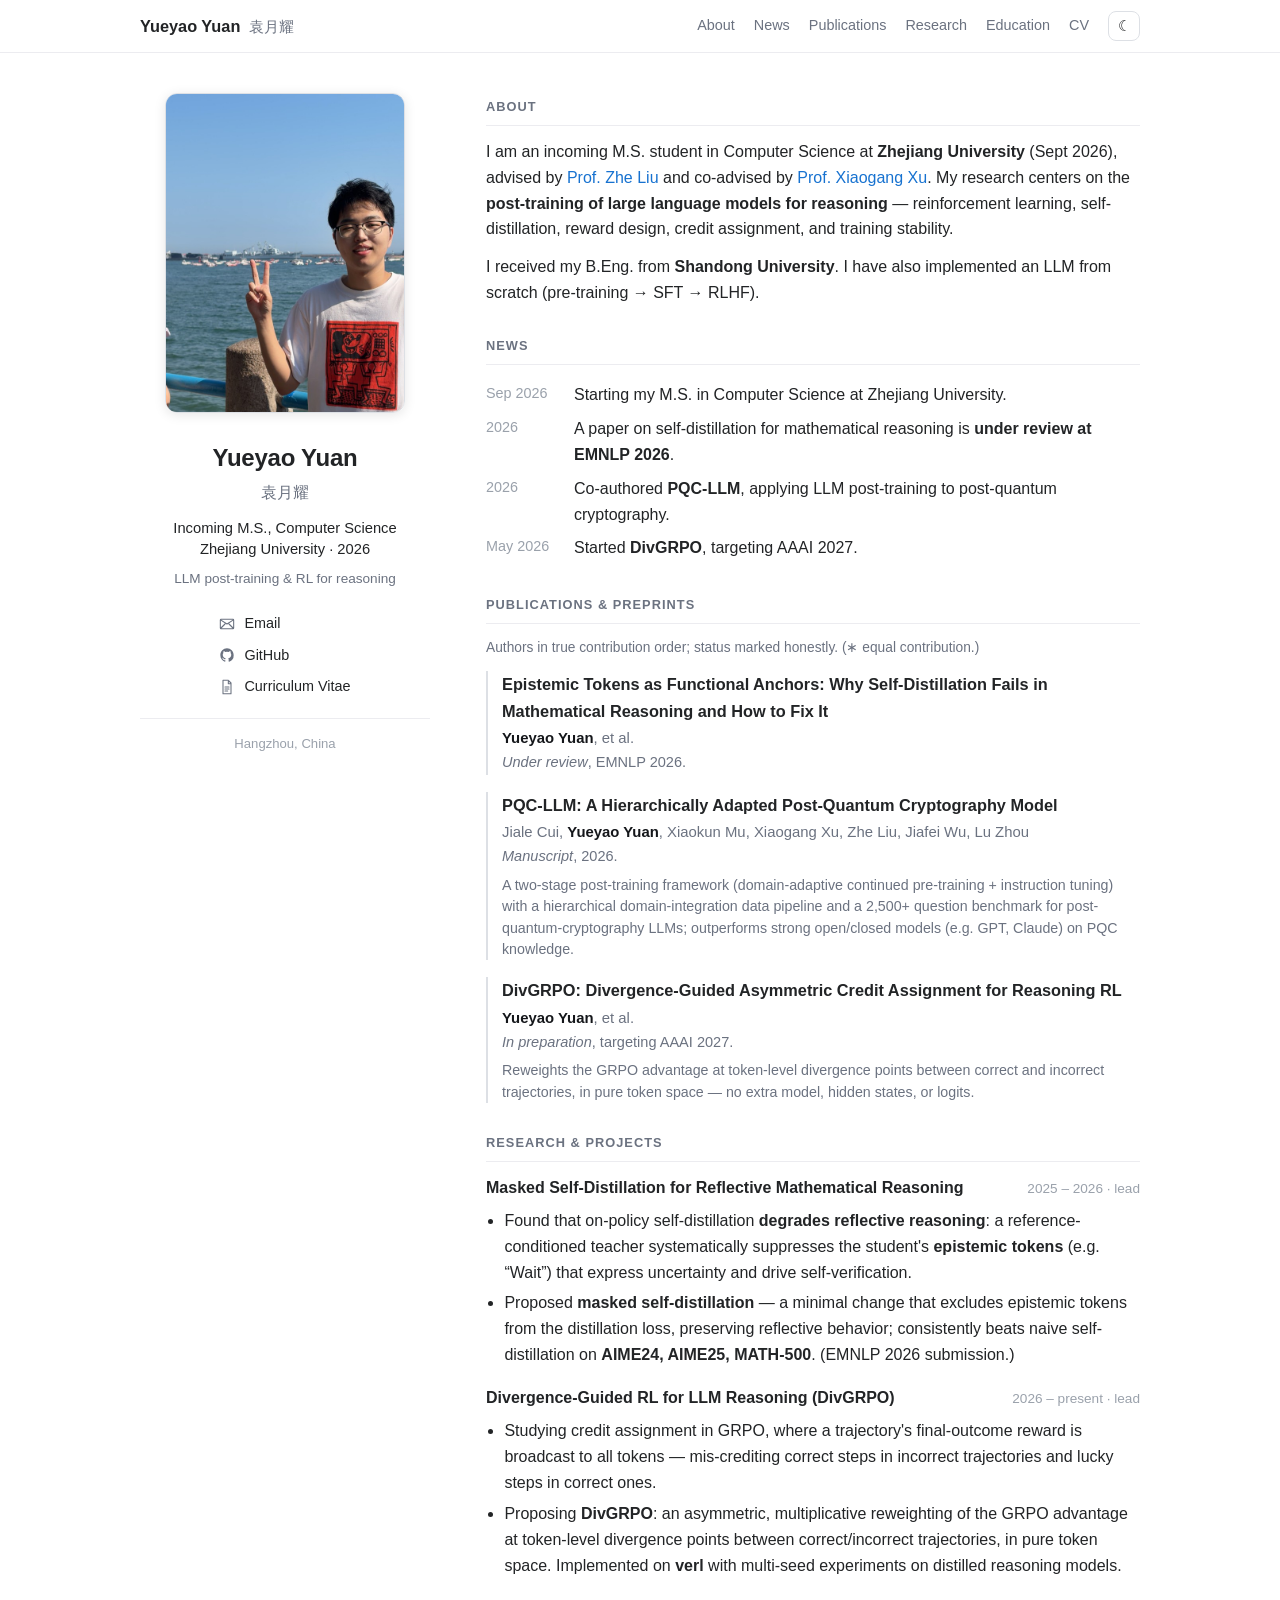
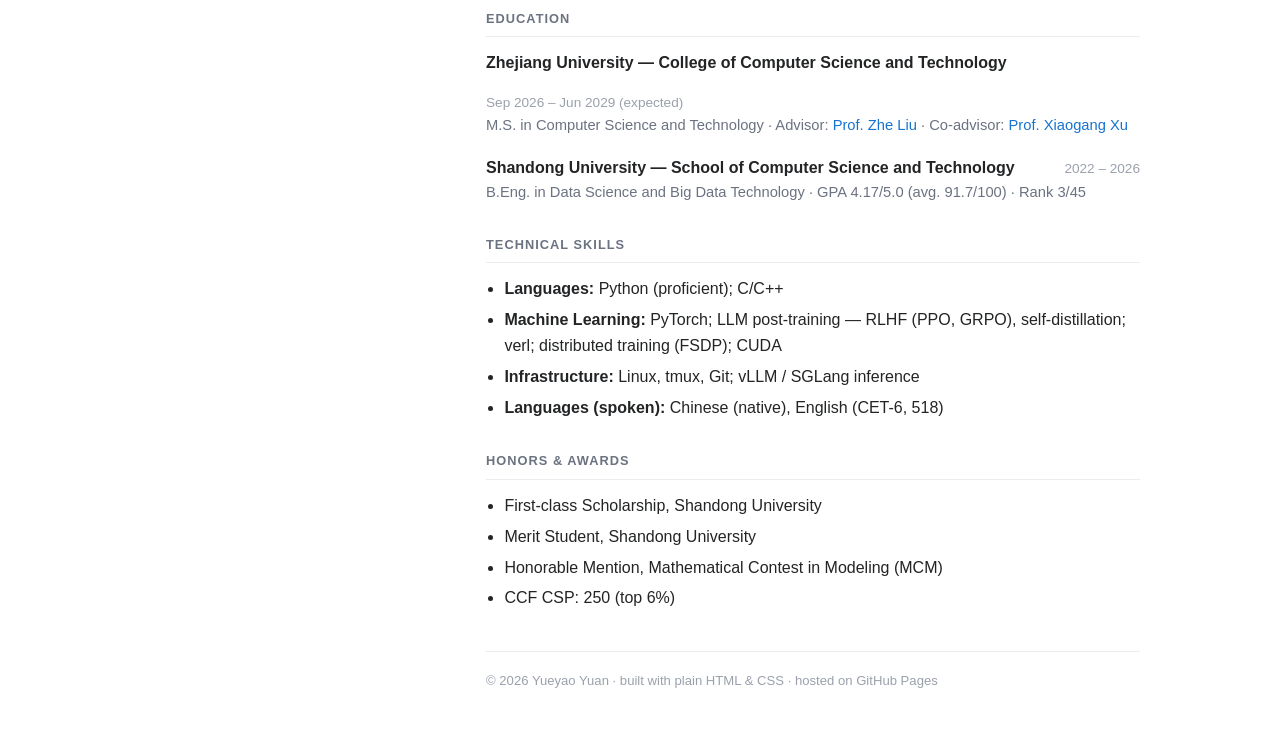
==== commit 36ee9622: "Honors: keep only First-class Scholarship (drop Second-class + counts), homepage + CV" ====
--- a/index.html
+++ b/index.html
@@ -186,7 +186,7 @@
       <section id="honors" class="sec">
         <h2 class="sec__h">Honors &amp; Awards</h2>
         <ul class="skills">
-          <li>First-class Scholarship (×1) and Second-class Scholarship (×2), Shandong University</li>
+          <li>First-class Scholarship, Shandong University</li>
           <li>Merit Student, Shandong University</li>
           <li>Honorable Mention, Mathematical Contest in Modeling (MCM)</li>
           <li>CCF CSP: 250 (top 6%)</li>
